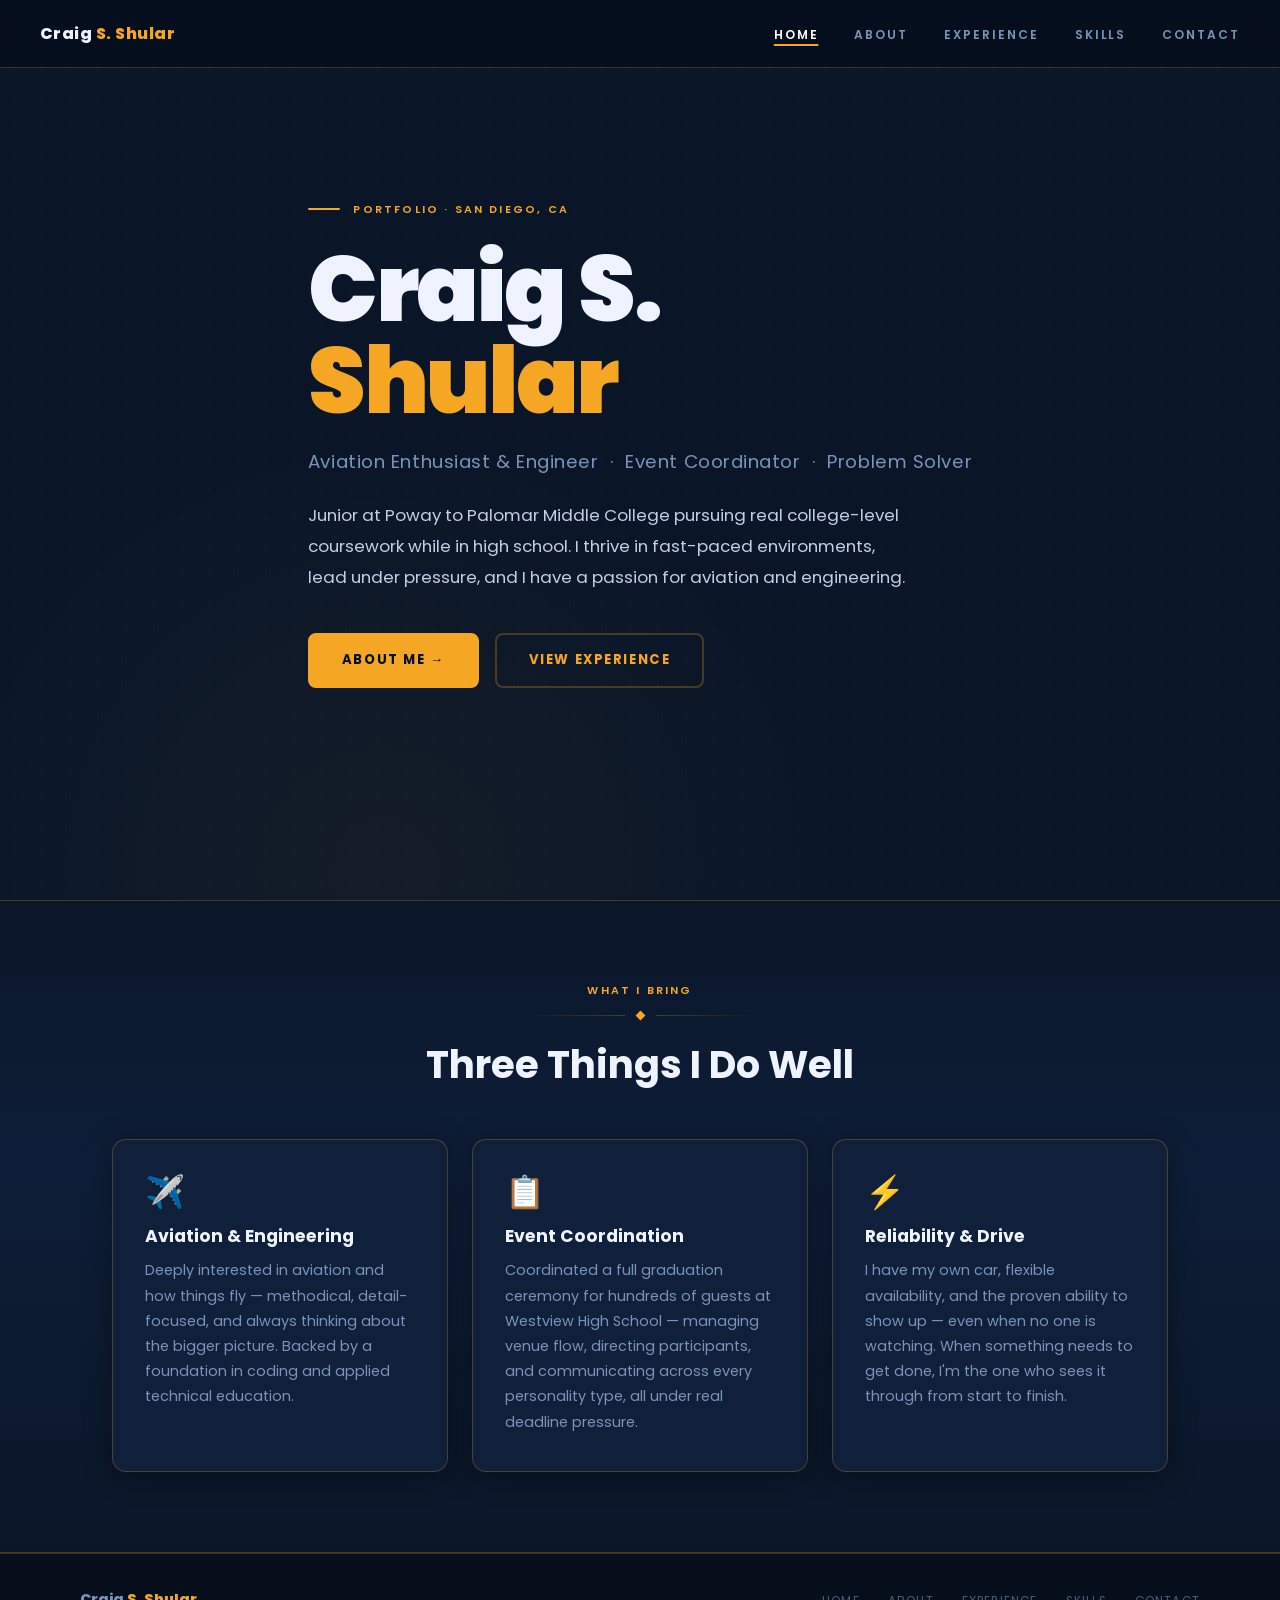
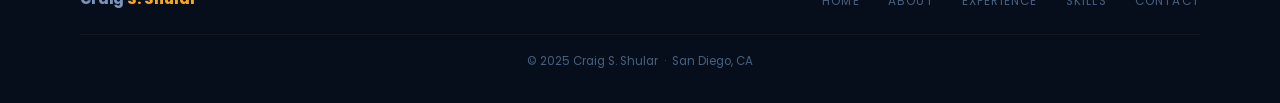
==== index.html @ 4665baaa "Add files via upload" ====
<!DOCTYPE html>
<html lang="en">
<head>
  <meta charset="UTF-8">
  <meta name="viewport" content="width=device-width, initial-scale=1.0">
  <meta name="description" content="Craig S. Shular — Aviation Enthusiast, Event Coordinator, and Problem Solver. Junior at Poway to Palomar Middle College.">
  <title>Craig S. Shular — Portfolio</title>
  <link rel="preconnect" href="https://fonts.googleapis.com">
  <link rel="preconnect" href="https://fonts.gstatic.com" crossorigin>
  <link href="https://fonts.googleapis.com/css2?family=Poppins:ital,wght@0,300;0,400;0,500;0,600;0,700;0,800;0,900;1,400&display=swap" rel="stylesheet">
  <link rel="stylesheet" href="style.css">
</head>
<body>

<!-- NAVIGATION -->
<nav class="navbar">
  <a href="index.html" class="nav-brand">Craig <span class="accent">S. Shular</span></a>
  <ul class="nav-links" id="nav-links">
    <li><a href="index.html" class="active">Home</a></li>
    <li><a href="about.html">About</a></li>
    <li><a href="experience.html">Experience</a></li>
    <li><a href="skills.html">Skills</a></li>
    <li><a href="contact.html">Contact</a></li>
  </ul>
  <button class="nav-toggle" id="nav-toggle" aria-label="Toggle navigation">
    <span></span><span></span><span></span>
  </button>
</nav>

<!-- HERO -->
<section class="hero">
  <div class="container">
    <div class="hero-content">

      <div class="hero-eyebrow anim">
        <span class="label">Portfolio · San Diego, CA</span>
      </div>

      <h1 class="anim d1">
        Craig S.
        <span class="gold-name">Shular</span>
      </h1>

      <p class="hero-tagline anim d2">
        Aviation Enthusiast &amp; Engineer &nbsp;·&nbsp; Event Coordinator &nbsp;·&nbsp; Problem Solver
      </p>

      <p class="hero-intro anim d3">
        Junior at Poway to Palomar Middle College pursuing real college-level coursework while in high school. I thrive in fast-paced environments, lead under pressure, and I have a passion for aviation and engineering.
      </p>

      <div class="hero-cta anim d4">
        <a href="about.html" class="btn btn-primary">About Me &rarr;</a>
        <a href="experience.html" class="btn btn-outline">View Experience</a>
      </div>

    </div>
  </div>
</section>

<!-- HIGHLIGHT CARDS -->
<section class="highlights">
  <div class="container">

    <div class="section-header">
      <span class="label">What I Bring</span>
      <div class="divider"><span class="gem"></span></div>
      <h2>Three Things I Do Well</h2>
    </div>

    <div class="highlights-grid">

      <div class="highlight-card anim d1">
        <span class="card-icon">&#9992;&#65039;</span>
        <h3>Aviation &amp; Engineering</h3>
        <p>Deeply interested in aviation and how things fly — methodical, detail-focused, and always thinking about the bigger picture. Backed by a foundation in coding and applied technical education.</p>
      </div>

      <div class="highlight-card anim d2">
        <span class="card-icon">&#128203;</span>
        <h3>Event Coordination</h3>
        <p>Coordinated a full graduation ceremony for hundreds of guests at Westview High School — managing venue flow, directing participants, and communicating across every personality type, all under real deadline pressure.</p>
      </div>

      <div class="highlight-card anim d3">
        <span class="card-icon">&#9889;</span>
        <h3>Reliability &amp; Drive</h3>
        <p>I have my own car, flexible availability, and the proven ability to show up — even when no one is watching. When something needs to get done, I'm the one who sees it through from start to finish.</p>
      </div>

    </div>
  </div>
</section>

<!-- FOOTER -->
<footer>
  <div class="footer-inner">
    <span class="footer-brand">Craig <span class="accent">S. Shular</span></span>
    <ul class="footer-nav">
      <li><a href="index.html">Home</a></li>
      <li><a href="about.html">About</a></li>
      <li><a href="experience.html">Experience</a></li>
      <li><a href="skills.html">Skills</a></li>
      <li><a href="contact.html">Contact</a></li>
    </ul>
    <p class="footer-copy">&copy; 2025 Craig S. Shular &nbsp;&middot;&nbsp; San Diego, CA</p>
  </div>
</footer>

<script>
  const toggle = document.getElementById('nav-toggle');
  const links  = document.getElementById('nav-links');
  toggle.addEventListener('click', () => links.classList.toggle('open'));
</script>

</body>
</html>
---- style.css ----
@import url('https://fonts.googleapis.com/css2?family=Poppins:ital,wght@0,300;0,400;0,500;0,600;0,700;0,800;0,900;1,400&display=swap');

/* ==========================================
   CSS VARIABLES
   ========================================== */

:root {
  --navy-deep:    #060e1c;
  --navy:         #0a1628;
  --navy-mid:     #0e1e38;
  --navy-card:    #101f3a;
  --navy-elevated:#152645;
  --gold:         #f5a623;
  --gold-bright:  #ffbe4d;
  --gold-dim:     rgba(245, 166, 35, 0.10);
  --gold-border:  rgba(245, 166, 35, 0.25);
  --white:        #ffffff;
  --text-bright:  #eef3ff;
  --text-body:    #c0d0e8;
  --text-muted:   #7a93b8;
  --text-subtle:  #47607e;
  --font:         'Poppins', -apple-system, sans-serif;
  --ease:         0.25s ease;
  --shadow:       0 4px 28px rgba(0, 0, 0, 0.40);
  --shadow-gold:  0 0 24px rgba(245, 166, 35, 0.13);
  --radius:       14px;
  --radius-sm:    8px;
}

/* ==========================================
   RESET
   ========================================== */

*, *::before, *::after { box-sizing: border-box; margin: 0; padding: 0; }

html { scroll-behavior: smooth; font-size: 16px; }

body {
  font-family: var(--font);
  background-color: var(--navy);
  background-image: radial-gradient(circle, rgba(245, 166, 35, 0.065) 1px, transparent 1px);
  background-size: 28px 28px;
  color: var(--text-body);
  line-height: 1.75;
  min-height: 100vh;
  overflow-x: hidden;
}

img { max-width: 100%; height: auto; display: block; }

a { color: var(--gold); text-decoration: none; transition: color var(--ease); }
a:hover { color: var(--gold-bright); }

/* ==========================================
   TYPOGRAPHY
   ========================================== */

h1, h2, h3, h4 {
  font-weight: 700;
  line-height: 1.15;
  color: var(--text-bright);
}

h1 { font-size: clamp(2.4rem, 6vw, 5rem); }
h2 { font-size: clamp(1.7rem, 3vw, 2.4rem); }
h3 { font-size: 1.15rem; }

p { color: var(--text-body); margin-bottom: 1rem; }
p:last-child { margin-bottom: 0; }

.label {
  font-size: 0.68rem;
  font-weight: 600;
  letter-spacing: 0.2em;
  text-transform: uppercase;
  color: var(--gold);
  display: block;
}

/* ==========================================
   LAYOUT
   ========================================== */

.container {
  max-width: 1120px;
  margin: 0 auto;
  padding: 0 2rem;
}

section { padding: 5rem 0; }

/* ==========================================
   NAVIGATION
   ========================================== */

.navbar {
  position: fixed;
  top: 0; left: 0; right: 0;
  height: 68px;
  display: flex;
  align-items: center;
  justify-content: space-between;
  padding: 0 2.5rem;
  background: rgba(6, 14, 28, 0.90);
  backdrop-filter: blur(18px);
  -webkit-backdrop-filter: blur(18px);
  border-bottom: 1px solid var(--gold-border);
  z-index: 1000;
}

.nav-brand {
  font-size: 1rem;
  font-weight: 800;
  color: var(--text-bright);
  letter-spacing: 0.03em;
  text-decoration: none;
}

.nav-brand .accent { color: var(--gold); }

.nav-links {
  display: flex;
  list-style: none;
  gap: 2.25rem;
  align-items: center;
}

.nav-links a {
  font-size: 0.76rem;
  font-weight: 600;
  letter-spacing: 0.16em;
  text-transform: uppercase;
  color: var(--text-muted);
  text-decoration: none;
  position: relative;
  padding-bottom: 3px;
  transition: color var(--ease);
}

.nav-links a::after {
  content: '';
  position: absolute;
  bottom: 0;
  left: 50%;
  transform: translateX(-50%);
  width: 0;
  height: 2px;
  background: var(--gold);
  transition: width 0.3s ease;
  border-radius: 2px;
}

.nav-links a:hover,
.nav-links a.active { color: var(--white); }

.nav-links a:hover::after,
.nav-links a.active::after { width: 100%; }

/* Hamburger */
.nav-toggle {
  display: none;
  flex-direction: column;
  gap: 5px;
  background: none;
  border: none;
  cursor: pointer;
  padding: 6px;
}

.nav-toggle span {
  display: block;
  width: 24px;
  height: 2px;
  background: var(--text-bright);
  border-radius: 2px;
  transition: all 0.3s ease;
}

/* ==========================================
   SECTION DIVIDER
   ========================================== */

.divider {
  display: flex;
  align-items: center;
  justify-content: center;
  gap: 0.75rem;
  margin: 0.75rem 0 1.5rem;
}

.divider::before,
.divider::after {
  content: '';
  flex: 1;
  max-width: 100px;
  height: 1px;
  background: linear-gradient(to right, transparent, var(--gold-border));
}

.divider::after {
  background: linear-gradient(to left, transparent, var(--gold-border));
}

.divider .gem {
  width: 7px;
  height: 7px;
  background: var(--gold);
  transform: rotate(45deg);
  flex-shrink: 0;
}

.section-header {
  text-align: center;
  margin-bottom: 3.25rem;
}

/* Gold accent bar for page heroes */
.accent-bar {
  width: 44px;
  height: 3px;
  background: var(--gold);
  border-radius: 3px;
  margin: 0.75rem 0 1.5rem;
}

/* ==========================================
   BUTTONS
   ========================================== */

.btn {
  display: inline-flex;
  align-items: center;
  gap: 0.5rem;
  padding: 0.875rem 2rem;
  font-family: var(--font);
  font-size: 0.82rem;
  font-weight: 700;
  letter-spacing: 0.12em;
  text-transform: uppercase;
  border-radius: var(--radius-sm);
  cursor: pointer;
  transition: all 0.3s ease;
  text-decoration: none;
  border: 2px solid transparent;
}

.btn-primary {
  background: var(--gold);
  color: var(--navy-deep);
  border-color: var(--gold);
}

.btn-primary:hover {
  background: var(--gold-bright);
  border-color: var(--gold-bright);
  color: var(--navy-deep);
  transform: translateY(-2px);
  box-shadow: var(--shadow-gold);
}

.btn-outline {
  background: transparent;
  color: var(--gold);
  border-color: var(--gold-border);
}

.btn-outline:hover {
  background: var(--gold-dim);
  border-color: var(--gold);
  color: var(--gold-bright);
  transform: translateY(-2px);
}

/* ==========================================
   CARDS (shared)
   ========================================== */

.card {
  background: var(--navy-card);
  border: 1px solid var(--gold-border);
  border-radius: var(--radius);
  padding: 2rem;
  box-shadow: var(--shadow);
  transition: all 0.3s ease;
}

.card:hover {
  border-color: rgba(245, 166, 35, 0.48);
  box-shadow: var(--shadow), var(--shadow-gold);
}

/* ==========================================
   HERO — HOME PAGE
   ========================================== */

.hero {
  min-height: 100vh;
  display: flex;
  align-items: center;
  padding-top: 68px;
  position: relative;
  overflow: hidden;
}

/* Radial spotlight */
.hero::after {
  content: '';
  position: absolute;
  top: 40%;
  left: -10%;
  width: 80vmax;
  height: 80vmax;
  background: radial-gradient(circle, rgba(245, 166, 35, 0.045) 0%, transparent 60%);
  pointer-events: none;
  z-index: 0;
}

.hero-content {
  max-width: 840px;
  position: relative;
  z-index: 1;
}

.hero-eyebrow {
  display: flex;
  align-items: center;
  gap: 0.85rem;
  margin-bottom: 1.5rem;
}

.hero-eyebrow::before {
  content: '';
  display: block;
  width: 32px;
  height: 2px;
  background: var(--gold);
  border-radius: 2px;
}

.hero h1 {
  font-size: clamp(3rem, 7.5vw, 5.75rem);
  font-weight: 900;
  letter-spacing: -0.025em;
  line-height: 1.0;
  margin-bottom: 1.25rem;
}

.hero h1 .gold-name {
  color: var(--gold);
  display: block;
}

.hero-tagline {
  font-size: clamp(0.95rem, 2vw, 1.15rem);
  font-weight: 400;
  color: var(--text-muted);
  margin-bottom: 1.5rem;
  letter-spacing: 0.03em;
  line-height: 1.6;
}

.hero-intro {
  font-size: 1.05rem;
  color: var(--text-body);
  max-width: 600px;
  margin-bottom: 2.5rem;
  line-height: 1.85;
}

.hero-cta {
  display: flex;
  gap: 1rem;
  flex-wrap: wrap;
}

/* ==========================================
   HOME: HIGHLIGHT CARDS
   ========================================== */

.highlights {
  padding: 5rem 0;
  background: linear-gradient(180deg, var(--navy) 0%, var(--navy-mid) 40%, var(--navy) 100%);
  border-top: 1px solid var(--gold-border);
  border-bottom: 1px solid var(--gold-border);
}

.highlights-grid {
  display: grid;
  grid-template-columns: repeat(3, 1fr);
  gap: 1.5rem;
}

.highlight-card {
  background: var(--navy-card);
  border: 1px solid var(--gold-border);
  border-radius: var(--radius);
  padding: 2.25rem 2rem;
  transition: all 0.35s ease;
  box-shadow: var(--shadow);
  position: relative;
  overflow: hidden;
}

.highlight-card::after {
  content: '';
  position: absolute;
  top: 0; left: 0; right: 0;
  height: 3px;
  background: linear-gradient(90deg, transparent, var(--gold), transparent);
  opacity: 0;
  transition: opacity 0.35s ease;
}

.highlight-card:hover {
  transform: translateY(-6px);
  border-color: rgba(245, 166, 35, 0.45);
  box-shadow: var(--shadow), 0 10px 36px rgba(245, 166, 35, 0.10);
}

.highlight-card:hover::after { opacity: 1; }

.card-icon {
  font-size: 2rem;
  margin-bottom: 1.2rem;
  display: block;
  line-height: 1;
}

.highlight-card h3 {
  font-size: 1.08rem;
  font-weight: 700;
  color: var(--text-bright);
  margin-bottom: 0.7rem;
}

.highlight-card p {
  font-size: 0.9rem;
  color: var(--text-muted);
  line-height: 1.75;
  margin: 0;
}

/* ==========================================
   PAGE HERO (inner pages)
   ========================================== */

.page-hero {
  padding: 8rem 0 3.5rem;
  background: linear-gradient(160deg, var(--navy-mid) 0%, var(--navy) 100%);
  position: relative;
  overflow: hidden;
}

.page-hero::before {
  content: '';
  position: absolute;
  top: -40%;
  right: -20%;
  width: 60vmax;
  height: 60vmax;
  background: radial-gradient(circle, rgba(245, 166, 35, 0.04) 0%, transparent 65%);
  pointer-events: none;
}

.page-hero::after {
  content: '';
  position: absolute;
  bottom: 0; left: 0; right: 0;
  height: 1px;
  background: linear-gradient(90deg, transparent, var(--gold-border), transparent);
}

.page-hero h1 {
  font-size: clamp(2rem, 5vw, 3.5rem);
  font-weight: 800;
  position: relative;
}

.page-hero .subtitle {
  color: var(--text-muted);
  font-size: 1rem;
  margin-top: 0.6rem;
}

/* ==========================================
   ABOUT PAGE
   ========================================== */

.about-grid {
  display: grid;
  grid-template-columns: 280px 1fr;
  gap: 3rem;
  align-items: start;
}

.about-sidebar .card {
  padding: 1.75rem;
}

.about-sidebar .card-title {
  font-size: 0.65rem;
  font-weight: 700;
  letter-spacing: 0.2em;
  text-transform: uppercase;
  color: var(--gold);
  margin-bottom: 1.4rem;
  padding-bottom: 0.75rem;
  border-bottom: 1px solid var(--gold-border);
}

.cred-item {
  padding: 0.8rem 0;
  border-bottom: 1px solid rgba(245, 166, 35, 0.08);
}

.cred-item:last-child { border-bottom: none; padding-bottom: 0; }
.cred-item:first-of-type { padding-top: 0; }

.cred-label {
  font-size: 0.65rem;
  font-weight: 600;
  letter-spacing: 0.14em;
  text-transform: uppercase;
  color: var(--text-subtle);
  margin-bottom: 0.2rem;
}

.cred-value {
  font-size: 0.9rem;
  font-weight: 500;
  color: var(--text-bright);
  line-height: 1.4;
}

.about-content h2 { margin-bottom: 1.75rem; }

.about-content p {
  font-size: 1.02rem;
  line-height: 1.88;
  margin-bottom: 1.3rem;
  color: var(--text-body);
}

/* ==========================================
   EXPERIENCE — TIMELINE
   ========================================== */

.exp-section + .exp-section {
  margin-top: 4rem;
  padding-top: 4rem;
  border-top: 1px solid rgba(245, 166, 35, 0.1);
}

.timeline {
  position: relative;
  padding-left: 2.25rem;
}

.timeline::before {
  content: '';
  position: absolute;
  left: 0;
  top: 0.75rem;
  bottom: 0.75rem;
  width: 2px;
  background: linear-gradient(180deg, var(--gold) 0%, rgba(245, 166, 35, 0.08) 100%);
  border-radius: 2px;
}

.timeline-item { position: relative; }
.timeline-item + .timeline-item { margin-top: 2rem; }

.tl-dot {
  position: absolute;
  left: -2.7rem;
  top: 1.6rem;
  width: 12px;
  height: 12px;
  background: var(--gold);
  border-radius: 50%;
  border: 2px solid var(--navy);
  box-shadow: 0 0 0 3px rgba(245, 166, 35, 0.28);
}

.tl-card {
  background: var(--navy-card);
  border: 1px solid var(--gold-border);
  border-radius: var(--radius);
  padding: 2rem 2.25rem;
  box-shadow: var(--shadow);
  transition: all 0.3s ease;
}

.tl-card:hover {
  border-color: rgba(245, 166, 35, 0.44);
  transform: translateX(4px);
  box-shadow: var(--shadow), var(--shadow-gold);
}

.tl-header {
  display: flex;
  align-items: flex-start;
  justify-content: space-between;
  gap: 1rem;
  flex-wrap: wrap;
  margin-bottom: 0.3rem;
}

.tl-role {
  font-size: 1.15rem;
  font-weight: 700;
  color: var(--text-bright);
}

.tl-badge {
  font-size: 0.67rem;
  font-weight: 700;
  letter-spacing: 0.1em;
  text-transform: uppercase;
  color: var(--navy-deep);
  background: var(--gold);
  padding: 0.22rem 0.75rem;
  border-radius: 100px;
  flex-shrink: 0;
}

.tl-badge.volunteer {
  background: transparent;
  color: var(--gold);
  border: 1px solid var(--gold-border);
}

.tl-org {
  font-size: 0.86rem;
  color: var(--gold);
  font-weight: 500;
  margin-bottom: 1.35rem;
  opacity: 0.9;
}

.tl-card ul {
  list-style: none;
  display: flex;
  flex-direction: column;
  gap: 0.8rem;
}

.tl-card ul li {
  font-size: 0.92rem;
  color: var(--text-body);
  padding-left: 1.3rem;
  position: relative;
  line-height: 1.7;
}

.tl-card ul li::before {
  content: '▸';
  position: absolute;
  left: 0;
  color: var(--gold);
  font-size: 0.7rem;
  top: 0.22rem;
}

/* ==========================================
   SKILLS PAGE
   ========================================== */

.skills-grid {
  display: grid;
  grid-template-columns: repeat(auto-fill, minmax(210px, 1fr));
  gap: 1.25rem;
}

.skill-card {
  background: var(--navy-card);
  border: 1px solid var(--gold-border);
  border-radius: var(--radius);
  padding: 1.75rem 1.6rem;
  display: flex;
  flex-direction: column;
  gap: 0.45rem;
  transition: all 0.3s ease;
  box-shadow: var(--shadow);
}

.skill-card:hover {
  transform: translateY(-5px);
  border-color: rgba(245, 166, 35, 0.5);
  box-shadow: var(--shadow), var(--shadow-gold);
  background: var(--navy-elevated);
}

.skill-icon {
  font-size: 1.4rem;
  line-height: 1;
  margin-bottom: 0.2rem;
}

.skill-name {
  font-size: 0.9rem;
  font-weight: 700;
  color: var(--text-bright);
  line-height: 1.3;
}

.skill-tag {
  font-size: 0.65rem;
  font-weight: 600;
  letter-spacing: 0.1em;
  text-transform: uppercase;
  color: var(--gold);
  opacity: 0.75;
}

/* ==========================================
   CONTACT PAGE
   ========================================== */

.contact-wrapper {
  max-width: 860px;
  margin: 0 auto;
}

.contact-grid {
  display: grid;
  grid-template-columns: repeat(auto-fill, minmax(270px, 1fr));
  gap: 1.4rem;
}

.contact-card {
  background: var(--navy-card);
  border: 1px solid var(--gold-border);
  border-radius: var(--radius);
  padding: 1.75rem;
  display: flex;
  align-items: flex-start;
  gap: 1.1rem;
  transition: all 0.3s ease;
  box-shadow: var(--shadow);
}

.contact-card:hover {
  transform: translateY(-3px);
  border-color: rgba(245, 166, 35, 0.48);
  box-shadow: var(--shadow), var(--shadow-gold);
}

.c-icon {
  width: 44px;
  height: 44px;
  background: var(--gold-dim);
  border: 1px solid var(--gold-border);
  border-radius: var(--radius-sm);
  display: flex;
  align-items: center;
  justify-content: center;
  font-size: 1.2rem;
  flex-shrink: 0;
  transition: all 0.3s ease;
}

.contact-card:hover .c-icon {
  background: rgba(245, 166, 35, 0.18);
  border-color: rgba(245, 166, 35, 0.5);
}

.c-details { flex: 1; min-width: 0; }

.c-label {
  font-size: 0.63rem;
  font-weight: 700;
  letter-spacing: 0.18em;
  text-transform: uppercase;
  color: var(--text-subtle);
  margin-bottom: 0.3rem;
}

.c-value {
  font-size: 0.93rem;
  font-weight: 500;
  color: var(--text-bright);
  word-break: break-word;
}

/* Plain text values (location, school) */
.c-value a {
  display: inline-flex;
  align-items: center;
  gap: 0.4rem;
  color: var(--text-bright);
  font-weight: 600;
  font-size: 0.88rem;
  background: rgba(245, 166, 35, 0.08);
  border: 1px solid var(--gold-border);
  border-radius: 100px;
  padding: 0.3rem 0.85rem 0.3rem 0.75rem;
  text-decoration: none;
  transition: all 0.25s ease;
  margin-top: 0.25rem;
}

.c-value a::after {
  content: '↗';
  font-size: 0.7rem;
  color: var(--gold);
  opacity: 0.7;
  transition: all 0.2s ease;
}

.c-value a:hover {
  background: rgba(245, 166, 35, 0.16);
  border-color: rgba(245, 166, 35, 0.55);
  color: var(--white);
  transform: translateX(2px);
}

.c-value a:hover::after {
  opacity: 1;
  transform: translate(2px, -2px);
}

.c-value a.c-local::after {
  content: '→';
}

.c-placeholder {
  font-size: 0.82rem;
  color: var(--text-subtle);
  font-style: italic;
}

/* ==========================================
   FOOTER
   ========================================== */

footer {
  background: var(--navy-deep);
  border-top: 1px solid var(--gold-border);
  padding: 2rem;
}

.footer-inner {
  max-width: 1120px;
  margin: 0 auto;
  display: flex;
  align-items: center;
  justify-content: space-between;
  flex-wrap: wrap;
  gap: 1rem;
}

.footer-brand {
  font-weight: 800;
  font-size: 0.9rem;
  color: var(--text-muted);
}

.footer-brand .accent { color: var(--gold); }

.footer-nav {
  display: flex;
  gap: 1.75rem;
  list-style: none;
}

.footer-nav a {
  font-size: 0.74rem;
  color: var(--text-subtle);
  text-decoration: none;
  letter-spacing: 0.1em;
  text-transform: uppercase;
  transition: color var(--ease);
}

.footer-nav a:hover { color: var(--gold); }

.footer-copy {
  font-size: 0.73rem;
  color: var(--text-subtle);
  width: 100%;
  padding-top: 1rem;
  border-top: 1px solid rgba(245, 166, 35, 0.07);
  margin-top: 0.25rem;
  text-align: center;
}

/* ==========================================
   ANIMATIONS
   ========================================== */

@keyframes fadeUp {
  from { opacity: 0; transform: translateY(22px); }
  to   { opacity: 1; transform: translateY(0); }
}

.anim { animation: fadeUp 0.65s ease both; }
.d1  { animation-delay: 0.1s; }
.d2  { animation-delay: 0.22s; }
.d3  { animation-delay: 0.34s; }
.d4  { animation-delay: 0.46s; }
.d5  { animation-delay: 0.58s; }

/* ==========================================
   RESPONSIVE
   ========================================== */

@media (max-width: 900px) {
  .highlights-grid { grid-template-columns: 1fr; }
  .about-grid { grid-template-columns: 1fr; gap: 2rem; }
}

@media (max-width: 768px) {
  .navbar { padding: 0 1.5rem; }

  .nav-links {
    display: none;
    position: absolute;
    top: 68px; left: 0; right: 0;
    flex-direction: column;
    background: rgba(6, 14, 28, 0.97);
    backdrop-filter: blur(18px);
    padding: 1.5rem 2rem;
    gap: 1.25rem;
    border-bottom: 1px solid var(--gold-border);
  }

  .nav-links.open { display: flex; }
  .nav-toggle { display: flex; }

  section { padding: 3.5rem 0; }

  .timeline { padding-left: 1.75rem; }
  .tl-dot { left: -2.15rem; }
}

@media (max-width: 540px) {
  .container { padding: 0 1.25rem; }

  .footer-inner { justify-content: center; text-align: center; }
  .footer-nav { justify-content: center; flex-wrap: wrap; gap: 1.25rem; }

  .hero-cta { flex-direction: column; align-items: flex-start; }

  .contact-grid { grid-template-columns: 1fr; }
}
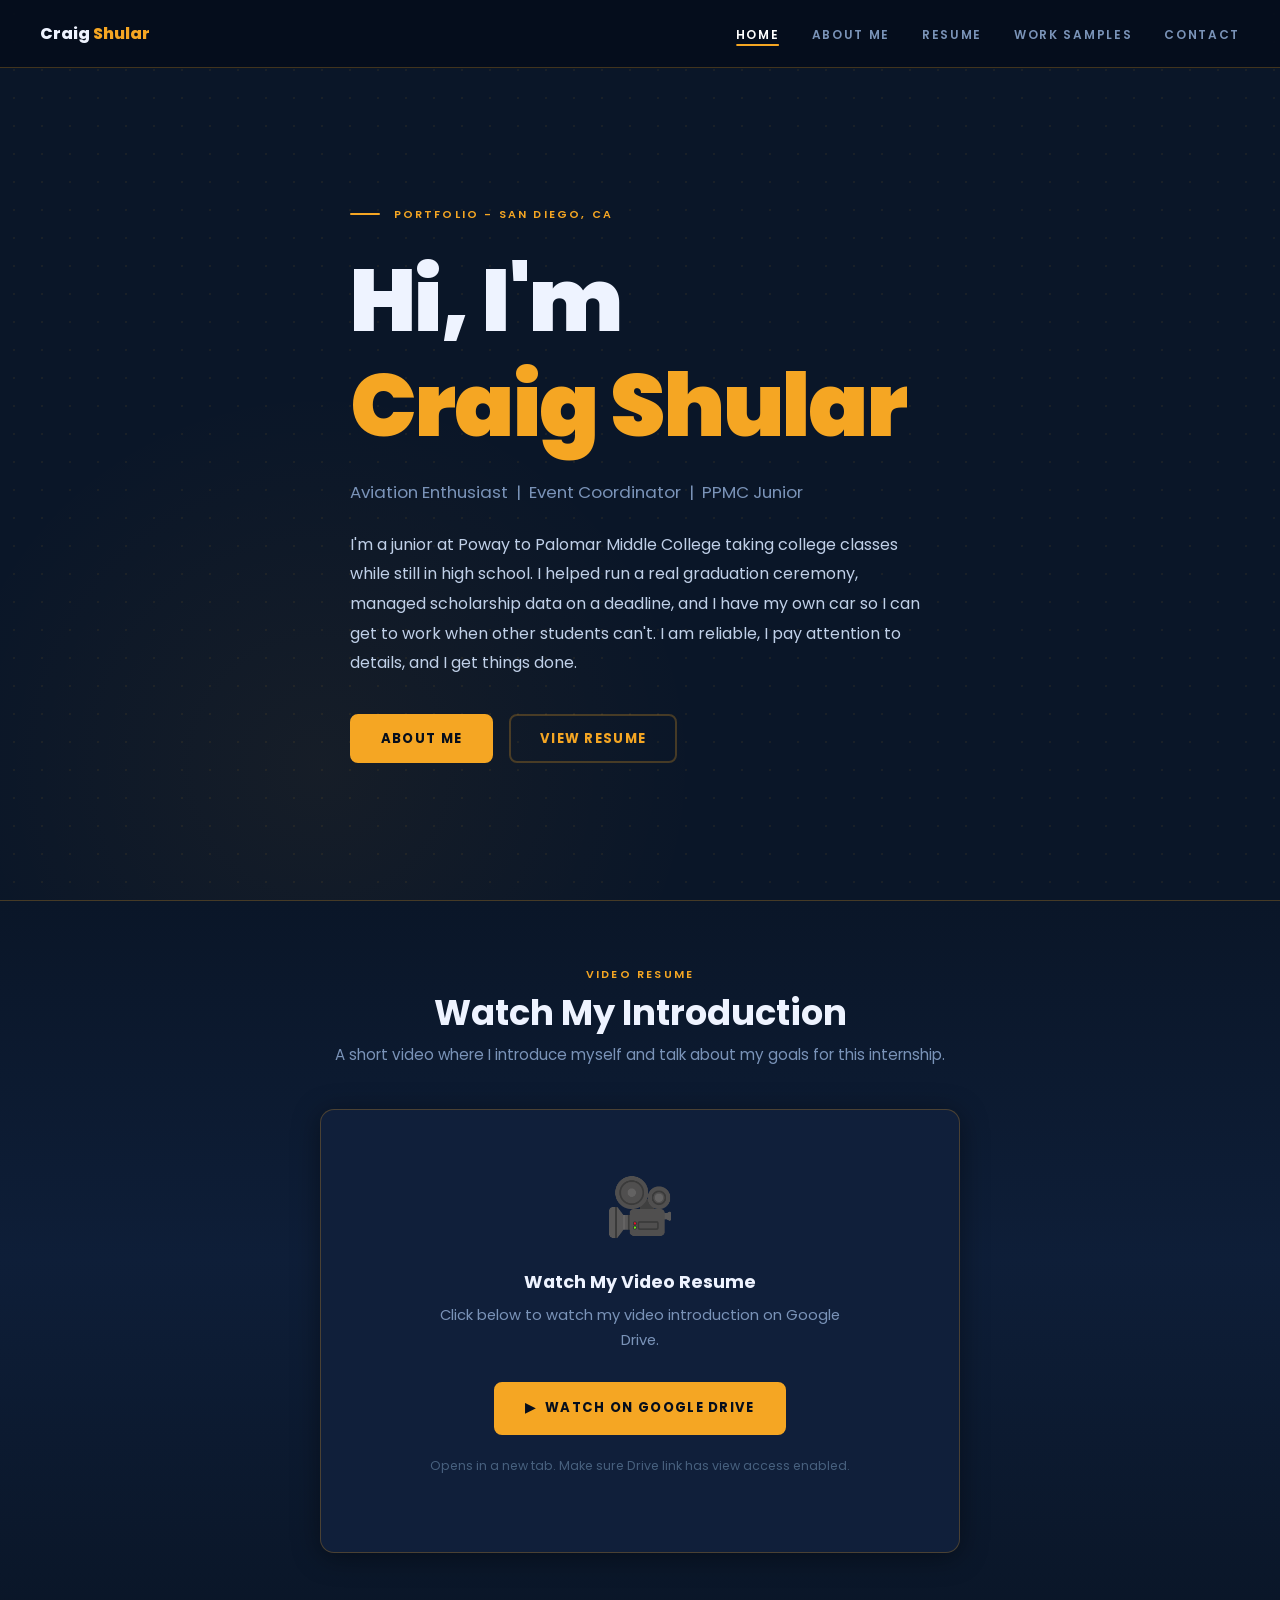
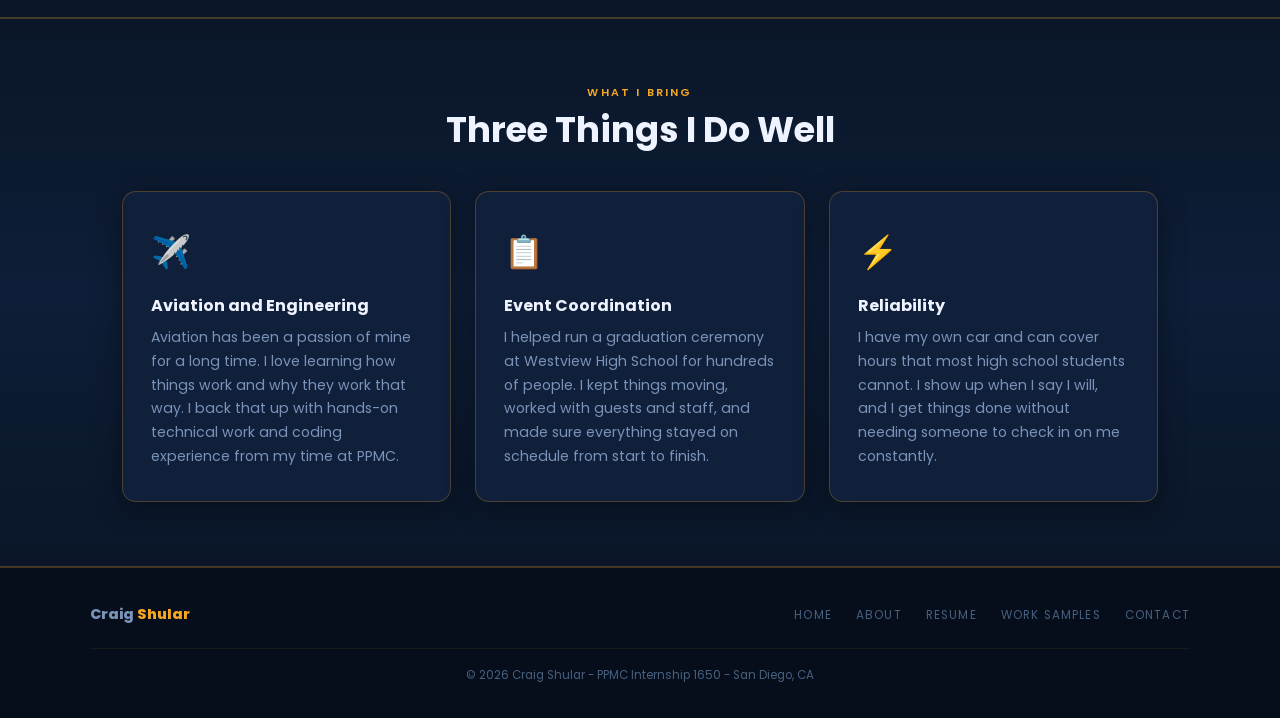
==== commit af270358: "Add files via upload" ====
--- a/index.html
+++ b/index.html
@@ -3,115 +3,1014 @@
 <head>
   <meta charset="UTF-8">
   <meta name="viewport" content="width=device-width, initial-scale=1.0">
-  <meta name="description" content="Craig S. Shular — Aviation Enthusiast, Event Coordinator, and Problem Solver. Junior at Poway to Palomar Middle College.">
-  <title>Craig S. Shular — Portfolio</title>
+  <title>Craig Shular - Professional Portfolio</title>
   <link rel="preconnect" href="https://fonts.googleapis.com">
   <link rel="preconnect" href="https://fonts.gstatic.com" crossorigin>
-  <link href="https://fonts.googleapis.com/css2?family=Poppins:ital,wght@0,300;0,400;0,500;0,600;0,700;0,800;0,900;1,400&display=swap" rel="stylesheet">
-  <link rel="stylesheet" href="style.css">
+  <link href="https://fonts.googleapis.com/css2?family=Poppins:wght@300;400;500;600;700;800&display=swap" rel="stylesheet">
+  <style>
+    :root {
+      --navy-deep: #060e1c;
+      --navy: #0a1628;
+      --navy-mid: #0e1e38;
+      --navy-card: #101f3a;
+      --navy-elevated: #152645;
+      --gold: #f5a623;
+      --gold-bright: #ffbe4d;
+      --gold-dim: rgba(245,166,35,0.10);
+      --gold-border: rgba(245,166,35,0.25);
+      --white: #ffffff;
+      --text-bright: #eef3ff;
+      --text-body: #c0d0e8;
+      --text-muted: #7a93b8;
+      --text-subtle: #47607e;
+      --font: 'Poppins', sans-serif;
+      --radius: 14px;
+      --radius-sm: 8px;
+      --shadow: 0 4px 28px rgba(0,0,0,0.40);
+      --shadow-gold: 0 0 24px rgba(245,166,35,0.13);
+    }
+
+    *, *::before, *::after { box-sizing: border-box; margin: 0; padding: 0; }
+    html { scroll-behavior: smooth; }
+
+    body {
+      font-family: var(--font);
+      background-color: var(--navy);
+      background-image: radial-gradient(circle, rgba(245,166,35,0.065) 1px, transparent 1px);
+      background-size: 28px 28px;
+      color: var(--text-body);
+      line-height: 1.75;
+      overflow-x: hidden;
+    }
+
+    img { max-width: 100%; height: auto; display: block; }
+    a { color: var(--gold); text-decoration: none; transition: color 0.25s; cursor: pointer; }
+    a:hover { color: var(--gold-bright); }
+
+    h1, h2, h3, h4 { font-weight: 700; line-height: 1.2; color: var(--text-bright); }
+    h1 { font-size: clamp(2.2rem, 6vw, 4.5rem); }
+    h2 { font-size: clamp(1.5rem, 3vw, 2.2rem); }
+    h3 { font-size: 1.1rem; }
+    p { color: var(--text-body); margin-bottom: 1rem; }
+    p:last-child { margin-bottom: 0; }
+
+    .label {
+      font-size: 0.68rem; font-weight: 600; letter-spacing: 0.2em;
+      text-transform: uppercase; color: var(--gold); display: block;
+    }
+
+    .container { max-width: 1100px; margin: 0 auto; padding: 0 2rem; }
+
+    /* NAV */
+    .navbar {
+      position: fixed; top: 0; left: 0; right: 0; height: 68px;
+      display: flex; align-items: center; justify-content: space-between;
+      padding: 0 2.5rem;
+      background: rgba(6,14,28,0.92);
+      backdrop-filter: blur(16px);
+      border-bottom: 1px solid var(--gold-border);
+      z-index: 1000;
+    }
+    .nav-brand { font-size: 1rem; font-weight: 800; color: var(--text-bright); cursor: pointer; }
+    .nav-brand .accent { color: var(--gold); }
+    .nav-links { display: flex; list-style: none; gap: 2rem; align-items: center; }
+    .nav-links a {
+      font-size: 0.75rem; font-weight: 600; letter-spacing: 0.14em;
+      text-transform: uppercase; color: var(--text-muted);
+      padding-bottom: 3px; position: relative; cursor: pointer;
+      transition: color 0.25s; user-select: none;
+    }
+    .nav-links a::after {
+      content: ''; position: absolute; bottom: 0; left: 50%;
+      transform: translateX(-50%); width: 0; height: 2px;
+      background: var(--gold); transition: width 0.3s; border-radius: 2px;
+    }
+    .nav-links a:hover, .nav-links a.active { color: var(--white); }
+    .nav-links a:hover::after, .nav-links a.active::after { width: 100%; }
+    .nav-toggle {
+      display: none; flex-direction: column; gap: 5px;
+      background: none; border: none; cursor: pointer; padding: 6px;
+    }
+    .nav-toggle span { display: block; width: 24px; height: 2px; background: var(--text-bright); border-radius: 2px; }
+
+    /* PAGES */
+    .page { display: none; padding-top: 68px; min-height: 100vh; }
+    .page.active { display: block; }
+    .section-pad { padding: 4rem 0; }
+
+    .sec-title {
+      margin-bottom: 3rem; padding-bottom: 1.5rem;
+      border-bottom: 1px solid var(--gold-border);
+    }
+    .sec-title h2 { margin-bottom: 0.4rem; }
+    .sec-title p { font-size: 0.95rem; color: var(--text-muted); margin: 0; }
+
+    /* CARD */
+    .card {
+      background: var(--navy-card); border: 1px solid var(--gold-border);
+      border-radius: var(--radius); padding: 2rem; box-shadow: var(--shadow);
+      transition: all 0.3s;
+    }
+    .card:hover { border-color: rgba(245,166,35,0.48); box-shadow: var(--shadow), var(--shadow-gold); }
+
+    /* BUTTONS */
+    .btn {
+      display: inline-flex; align-items: center; gap: 0.5rem;
+      padding: 0.8rem 1.8rem; font-family: var(--font); font-size: 0.82rem;
+      font-weight: 700; letter-spacing: 0.1em; text-transform: uppercase;
+      border-radius: var(--radius-sm); cursor: pointer; transition: all 0.3s;
+      border: 2px solid transparent; text-decoration: none;
+    }
+    .btn-primary { background: var(--gold); color: var(--navy-deep); border-color: var(--gold); }
+    .btn-primary:hover { background: var(--gold-bright); transform: translateY(-2px); box-shadow: var(--shadow-gold); color: var(--navy-deep); }
+    .btn-outline { background: transparent; color: var(--gold); border-color: var(--gold-border); }
+    .btn-outline:hover { background: var(--gold-dim); border-color: var(--gold); transform: translateY(-2px); color: var(--gold-bright); }
+
+    /* HOME */
+    .hero {
+      min-height: calc(100vh - 68px); display: flex; align-items: center;
+      position: relative; overflow: hidden; padding: 4rem 0;
+    }
+    .hero::before {
+      content: ''; position: absolute; top: 30%; left: -10%;
+      width: 70vmax; height: 70vmax;
+      background: radial-gradient(circle, rgba(245,166,35,0.05) 0%, transparent 60%);
+      pointer-events: none;
+    }
+    .hero-content { max-width: 780px; position: relative; z-index: 1; }
+    .hero-eyebrow { display: flex; align-items: center; gap: 0.85rem; margin-bottom: 1.5rem; }
+    .hero-eyebrow::before {
+      content: ''; display: block; width: 30px; height: 2px;
+      background: var(--gold); border-radius: 2px;
+    }
+    .hero h1 { font-size: clamp(2.8rem, 7vw, 5.5rem); font-weight: 900; letter-spacing: -0.02em; margin-bottom: 1.2rem; }
+    .hero h1 .gold { color: var(--gold); display: block; }
+    .hero-sub { font-size: 1.05rem; color: var(--text-muted); margin-bottom: 1.4rem; }
+    .hero-intro { font-size: 1rem; color: var(--text-body); max-width: 580px; margin-bottom: 2.25rem; line-height: 1.85; }
+    .hero-btns { display: flex; gap: 1rem; flex-wrap: wrap; }
+
+    .highlights-strip {
+      padding: 4rem 0;
+      background: linear-gradient(180deg, var(--navy) 0%, var(--navy-mid) 50%, var(--navy) 100%);
+      border-top: 1px solid var(--gold-border);
+      border-bottom: 1px solid var(--gold-border);
+    }
+    .strip-grid { display: grid; grid-template-columns: repeat(3, 1fr); gap: 1.5rem; }
+    .strip-card {
+      background: var(--navy-card); border: 1px solid var(--gold-border);
+      border-radius: var(--radius); padding: 2rem 1.75rem;
+      transition: all 0.35s; box-shadow: var(--shadow); position: relative; overflow: hidden;
+    }
+    .strip-card::after {
+      content: ''; position: absolute; top: 0; left: 0; right: 0; height: 3px;
+      background: linear-gradient(90deg, transparent, var(--gold), transparent);
+      opacity: 0; transition: opacity 0.35s;
+    }
+    .strip-card:hover { transform: translateY(-5px); border-color: rgba(245,166,35,0.45); box-shadow: var(--shadow), 0 10px 36px rgba(245,166,35,0.10); }
+    .strip-card:hover::after { opacity: 1; }
+    .strip-icon { font-size: 2rem; margin-bottom: 1rem; display: block; }
+    .strip-card h3 { font-size: 1rem; font-weight: 700; margin-bottom: 0.65rem; }
+    .strip-card p { font-size: 0.88rem; color: var(--text-muted); line-height: 1.7; margin: 0; }
+
+    /* VIDEO SECTION */
+    .video-section {
+      padding: 4rem 0;
+      background: linear-gradient(180deg, var(--navy) 0%, var(--navy-mid) 50%, var(--navy) 100%);
+      border-top: 1px solid var(--gold-border); border-bottom: 1px solid var(--gold-border);
+    }
+    .video-heading { text-align: center; margin-bottom: 2.5rem; }
+    .video-heading h2 { margin-bottom: 0.5rem; }
+    .video-heading p { color: var(--text-muted); font-size: 0.95rem; }
+    .video-card {
+      max-width: 640px; margin: 0 auto;
+      background: var(--navy-card); border: 1px solid var(--gold-border);
+      border-radius: var(--radius); padding: 3rem 2rem;
+      text-align: center; box-shadow: var(--shadow);
+    }
+    .video-card .vid-icon { font-size: 3.5rem; margin-bottom: 1rem; }
+    .video-card h3 { color: var(--text-bright); margin-bottom: 0.6rem; }
+    .video-card p { color: var(--text-muted); font-size: 0.92rem; margin-bottom: 1.75rem; max-width: 420px; margin-left: auto; margin-right: auto; }
+
+    /* ABOUT */
+    .about-layout { display: grid; grid-template-columns: 270px 1fr; gap: 3rem; align-items: start; }
+    .about-photo-card {
+      background: var(--navy-card); border: 1px solid var(--gold-border);
+      border-radius: var(--radius); overflow: hidden; box-shadow: var(--shadow);
+    }
+    .about-photo-card img { width: 100%; object-fit: cover; }
+    .photo-caption {
+      padding: 0.9rem 1.1rem; border-top: 1px solid var(--gold-border);
+      font-size: 0.8rem; color: var(--text-muted); text-align: center;
+    }
+    .quick-profile {
+      background: var(--navy-card); border: 1px solid var(--gold-border);
+      border-radius: var(--radius); padding: 1.75rem; box-shadow: var(--shadow); margin-top: 1.5rem;
+    }
+    .profile-title {
+      font-size: 0.65rem; font-weight: 700; letter-spacing: 0.2em;
+      text-transform: uppercase; color: var(--gold); margin-bottom: 1.25rem;
+      padding-bottom: 0.75rem; border-bottom: 1px solid var(--gold-border);
+    }
+    .cred-row { padding: 0.75rem 0; border-bottom: 1px solid rgba(245,166,35,0.08); }
+    .cred-row:last-child { border-bottom: none; padding-bottom: 0; }
+    .cred-label {
+      font-size: 0.63rem; font-weight: 600; letter-spacing: 0.12em;
+      text-transform: uppercase; color: var(--text-subtle); margin-bottom: 0.2rem;
+    }
+    .cred-val { font-size: 0.88rem; font-weight: 500; color: var(--text-bright); }
+
+    .about-text h2 { margin-bottom: 1.5rem; }
+    .about-text p { font-size: 1rem; line-height: 1.9; margin-bottom: 1.2rem; }
+
+    .sop-box {
+      background: var(--navy-card); border-left: 3px solid var(--gold);
+      border-radius: 0 var(--radius) var(--radius) 0;
+      padding: 1.75rem 2rem; margin-bottom: 2.5rem; box-shadow: var(--shadow);
+    }
+    .sop-label {
+      font-size: 0.65rem; font-weight: 700; letter-spacing: 0.18em;
+      text-transform: uppercase; color: var(--gold); margin-bottom: 0.75rem; display: block;
+    }
+    .sop-box p { font-size: 1rem; line-height: 1.85; color: var(--text-body); margin: 0; font-style: italic; }
+
+    /* RESUME */
+    .resume-layout { display: grid; grid-template-columns: 1fr 320px; gap: 3rem; align-items: start; }
+    .resume-section { margin-bottom: 3rem; }
+    .res-heading {
+      display: flex; align-items: center; gap: 0.75rem;
+      margin-bottom: 1.75rem; padding-bottom: 0.75rem; border-bottom: 1px solid var(--gold-border);
+    }
+    .res-heading h3 { font-size: 1rem; font-weight: 700; color: var(--gold); text-transform: uppercase; letter-spacing: 0.1em; }
+    .res-heading-icon { font-size: 1.1rem; }
+    .timeline { position: relative; padding-left: 2rem; }
+    .timeline::before {
+      content: ''; position: absolute; left: 0; top: 0.5rem; bottom: 0.5rem;
+      width: 2px; background: linear-gradient(180deg, var(--gold) 0%, rgba(245,166,35,0.1) 100%);
+    }
+    .tl-item { position: relative; margin-bottom: 1.75rem; }
+    .tl-dot {
+      position: absolute; left: -2.55rem; top: 1.4rem;
+      width: 10px; height: 10px; background: var(--gold);
+      border-radius: 50%; border: 2px solid var(--navy);
+      box-shadow: 0 0 0 3px rgba(245,166,35,0.28);
+    }
+    .tl-card {
+      background: var(--navy-card); border: 1px solid var(--gold-border);
+      border-radius: var(--radius); padding: 1.75rem 2rem; box-shadow: var(--shadow); transition: all 0.3s;
+    }
+    .tl-card:hover { border-color: rgba(245,166,35,0.44); transform: translateX(3px); box-shadow: var(--shadow), var(--shadow-gold); }
+    .tl-top { display: flex; justify-content: space-between; align-items: flex-start; gap: 1rem; flex-wrap: wrap; margin-bottom: 0.3rem; }
+    .tl-role { font-size: 1.05rem; font-weight: 700; color: var(--text-bright); }
+    .tl-badge {
+      font-size: 0.65rem; font-weight: 700; letter-spacing: 0.08em;
+      text-transform: uppercase; color: var(--navy-deep);
+      background: var(--gold); padding: 0.2rem 0.7rem; border-radius: 100px; flex-shrink: 0;
+    }
+    .tl-badge.outline { background: transparent; color: var(--gold); border: 1px solid var(--gold-border); }
+    .tl-org { font-size: 0.85rem; color: var(--gold); margin-bottom: 1.1rem; opacity: 0.9; }
+    .tl-list { list-style: none; display: flex; flex-direction: column; gap: 0.65rem; }
+    .tl-list li { font-size: 0.9rem; color: var(--text-body); padding-left: 1.2rem; position: relative; line-height: 1.65; }
+    .tl-list li::before { content: "\25B8"; position: absolute; left: 0; color: var(--gold); font-size: 0.65rem; top: 0.2rem; }
+    .skill-group { margin-bottom: 2rem; }
+    .skill-group-title {
+      font-size: 0.65rem; font-weight: 700; letter-spacing: 0.18em; text-transform: uppercase;
+      color: var(--gold); margin-bottom: 1rem; padding-bottom: 0.5rem; border-bottom: 1px solid var(--gold-border);
+    }
+    .skill-item { margin-bottom: 1rem; }
+    .skill-name-row { display: flex; justify-content: space-between; margin-bottom: 0.4rem; }
+    .skill-name-txt { font-size: 0.85rem; color: var(--text-bright); font-weight: 500; }
+    .skill-level { font-size: 0.72rem; color: var(--text-muted); }
+    .skill-bar { height: 5px; background: rgba(255,255,255,0.07); border-radius: 3px; overflow: hidden; }
+    .skill-fill { height: 100%; background: linear-gradient(90deg, var(--gold), var(--gold-bright)); border-radius: 3px; }
+    .cert-card {
+      background: var(--navy-card); border: 1px solid var(--gold-border);
+      border-radius: var(--radius-sm); padding: 0.9rem 1.1rem;
+      display: flex; align-items: center; gap: 0.75rem;
+      transition: all 0.3s; margin-bottom: 0.75rem;
+    }
+    .cert-card:hover { border-color: rgba(245,166,35,0.45); transform: translateX(3px); }
+    .cert-icon { font-size: 1.2rem; flex-shrink: 0; }
+    .cert-name { font-size: 0.85rem; font-weight: 600; color: var(--text-bright); }
+    .cert-sub { font-size: 0.75rem; color: var(--text-muted); }
+    .edu-card {
+      background: var(--navy-card); border: 1px solid var(--gold-border);
+      border-radius: var(--radius); padding: 1.5rem 1.75rem; box-shadow: var(--shadow); transition: all 0.3s; margin-bottom: 1rem;
+    }
+    .edu-card:hover { border-color: rgba(245,166,35,0.44); box-shadow: var(--shadow), var(--shadow-gold); }
+    .edu-top { display: flex; justify-content: space-between; align-items: flex-start; flex-wrap: wrap; gap: 0.5rem; margin-bottom: 0.3rem; }
+    .edu-school { font-size: 1rem; font-weight: 700; color: var(--text-bright); }
+    .edu-year { font-size: 0.75rem; color: var(--text-muted); font-weight: 500; }
+    .edu-details { font-size: 0.88rem; color: var(--text-muted); line-height: 1.6; }
+    .resume-download {
+      background: var(--navy-card); border: 1px solid var(--gold-border);
+      border-radius: var(--radius); padding: 1.75rem; text-align: center; box-shadow: var(--shadow); margin-bottom: 2rem;
+    }
+    .resume-download p { font-size: 0.85rem; color: var(--text-muted); margin-top: 0.75rem; margin-bottom: 0; }
+
+    /* WORK SAMPLES */
+    .work-intro { margin-bottom: 2.5rem; }
+    .work-intro p { font-size: 1rem; color: var(--text-body); max-width: 680px; line-height: 1.85; }
+    .work-grid { display: grid; grid-template-columns: repeat(auto-fill, minmax(300px, 1fr)); gap: 1.75rem; }
+    .work-card {
+      background: var(--navy-card); border: 1px solid var(--gold-border);
+      border-radius: var(--radius); overflow: hidden; box-shadow: var(--shadow); transition: all 0.35s;
+    }
+    .work-card:hover { transform: translateY(-5px); border-color: rgba(245,166,35,0.45); box-shadow: var(--shadow), 0 12px 36px rgba(245,166,35,0.10); }
+    .work-img-placeholder {
+      width: 100%; height: 190px;
+      background: linear-gradient(135deg, var(--navy-mid), var(--navy-elevated));
+      display: flex; flex-direction: column; align-items: center; justify-content: center;
+      gap: 0.5rem; border-bottom: 1px solid var(--gold-border);
+    }
+    .work-img-placeholder span { font-size: 2.2rem; }
+    .work-img-placeholder p { font-size: 0.72rem; color: var(--text-subtle); margin: 0; letter-spacing: 0.08em; text-transform: uppercase; }
+    .work-body { padding: 1.5rem; }
+    .work-tags { display: flex; flex-wrap: wrap; gap: 0.4rem; margin-bottom: 0.85rem; }
+    .work-tag {
+      font-size: 0.65rem; font-weight: 600; letter-spacing: 0.08em;
+      text-transform: uppercase; color: var(--navy-deep);
+      background: var(--gold); padding: 0.18rem 0.6rem; border-radius: 100px;
+    }
+    .work-tag.outline { background: transparent; color: var(--gold); border: 1px solid var(--gold-border); }
+    .work-body h3 { font-size: 1rem; font-weight: 700; color: var(--text-bright); margin-bottom: 0.6rem; }
+    .work-body p { font-size: 0.88rem; color: var(--text-muted); line-height: 1.7; margin: 0; }
+
+    /* CONTACT */
+    .contact-layout { display: grid; grid-template-columns: 1fr 360px; gap: 3rem; align-items: start; }
+    .contact-form-card {
+      background: var(--navy-card); border: 1px solid var(--gold-border);
+      border-radius: var(--radius); padding: 2.25rem; box-shadow: var(--shadow);
+    }
+    .form-title { font-size: 1.2rem; font-weight: 700; color: var(--text-bright); margin-bottom: 1.75rem; }
+    .form-group { margin-bottom: 1.4rem; }
+    .form-label {
+      display: block; font-size: 0.72rem; font-weight: 600; letter-spacing: 0.12em;
+      text-transform: uppercase; color: var(--text-muted); margin-bottom: 0.5rem;
+    }
+    .form-input, .form-textarea {
+      width: 100%; background: var(--navy-mid); border: 1px solid var(--gold-border);
+      border-radius: var(--radius-sm); padding: 0.85rem 1.1rem;
+      font-family: var(--font); font-size: 0.9rem; color: var(--text-bright);
+      transition: border-color 0.25s, box-shadow 0.25s; outline: none;
+    }
+    .form-input:focus, .form-textarea:focus {
+      border-color: var(--gold); box-shadow: 0 0 0 3px rgba(245,166,35,0.12);
+    }
+    .form-textarea { resize: vertical; min-height: 130px; }
+    .form-input::placeholder, .form-textarea::placeholder { color: var(--text-subtle); }
+    .contact-info-stack { display: flex; flex-direction: column; gap: 1rem; }
+    .contact-info-card {
+      background: var(--navy-card); border: 1px solid var(--gold-border);
+      border-radius: var(--radius); padding: 1.4rem 1.5rem;
+      display: flex; align-items: center; gap: 1rem;
+      box-shadow: var(--shadow); transition: all 0.3s;
+    }
+    .contact-info-card:hover { transform: translateX(4px); border-color: rgba(245,166,35,0.45); box-shadow: var(--shadow), var(--shadow-gold); }
+    .ci-icon {
+      width: 42px; height: 42px; background: var(--gold-dim);
+      border: 1px solid var(--gold-border); border-radius: var(--radius-sm);
+      display: flex; align-items: center; justify-content: center;
+      font-size: 1.15rem; flex-shrink: 0; transition: all 0.3s;
+    }
+    .contact-info-card:hover .ci-icon { background: rgba(245,166,35,0.18); border-color: rgba(245,166,35,0.5); }
+    .ci-label {
+      font-size: 0.62rem; font-weight: 700; letter-spacing: 0.15em;
+      text-transform: uppercase; color: var(--text-subtle); margin-bottom: 0.2rem;
+    }
+    .ci-val { font-size: 0.9rem; font-weight: 500; color: var(--text-bright); }
+    .ci-val a { color: var(--text-bright); }
+    .ci-val a:hover { color: var(--gold); }
+
+    /* FOOTER */
+    footer {
+      background: var(--navy-deep); border-top: 1px solid var(--gold-border); padding: 2rem 2.5rem;
+    }
+    .footer-inner {
+      max-width: 1100px; margin: 0 auto;
+      display: flex; align-items: center; justify-content: space-between; flex-wrap: wrap; gap: 1rem;
+    }
+    .footer-brand { font-weight: 800; font-size: 0.9rem; color: var(--text-muted); cursor: pointer; }
+    .footer-brand .accent { color: var(--gold); }
+    .footer-links { display: flex; gap: 1.5rem; list-style: none; }
+    .footer-links a {
+      font-size: 0.73rem; color: var(--text-subtle); letter-spacing: 0.1em;
+      text-transform: uppercase; transition: color 0.25s; cursor: pointer;
+    }
+    .footer-links a:hover { color: var(--gold); }
+    .footer-copy {
+      font-size: 0.73rem; color: var(--text-subtle); width: 100%;
+      text-align: center; padding-top: 1rem;
+      border-top: 1px solid rgba(245,166,35,0.07); margin-top: 0.25rem;
+    }
+
+    @keyframes fadeUp { from { opacity: 0; transform: translateY(20px); } to { opacity: 1; transform: translateY(0); } }
+    .fade { animation: fadeUp 0.55s ease both; }
+    .d1 { animation-delay: 0.05s; } .d2 { animation-delay: 0.15s; }
+    .d3 { animation-delay: 0.25s; } .d4 { animation-delay: 0.35s; }
+
+    @media (max-width: 900px) {
+      .strip-grid { grid-template-columns: 1fr; }
+      .about-layout { grid-template-columns: 1fr; }
+      .resume-layout { grid-template-columns: 1fr; }
+      .contact-layout { grid-template-columns: 1fr; }
+    }
+    @media (max-width: 768px) {
+      .navbar { padding: 0 1.5rem; }
+      .nav-links {
+        display: none; position: absolute; top: 68px; left: 0; right: 0;
+        flex-direction: column; background: rgba(6,14,28,0.97);
+        backdrop-filter: blur(18px); padding: 1.5rem 2rem; gap: 1.25rem;
+        border-bottom: 1px solid var(--gold-border);
+      }
+      .nav-links.open { display: flex; }
+      .nav-toggle { display: flex; }
+      .work-grid { grid-template-columns: 1fr; }
+    }
+    @media (max-width: 540px) {
+      .container { padding: 0 1.25rem; }
+      .hero-btns { flex-direction: column; align-items: flex-start; }
+      .footer-links { justify-content: center; flex-wrap: wrap; }
+      .footer-inner { justify-content: center; text-align: center; }
+    }
+  </style>
 </head>
 <body>
 
-<!-- NAVIGATION -->
 <nav class="navbar">
-  <a href="index.html" class="nav-brand">Craig <span class="accent">S. Shular</span></a>
-  <ul class="nav-links" id="nav-links">
-    <li><a href="index.html" class="active">Home</a></li>
-    <li><a href="about.html">About</a></li>
-    <li><a href="experience.html">Experience</a></li>
-    <li><a href="skills.html">Skills</a></li>
-    <li><a href="contact.html">Contact</a></li>
+  <span class="nav-brand" onclick="showPage('home')">Craig <span class="accent">Shular</span></span>
+  <ul class="nav-links" id="navLinks">
+    <li><a onclick="showPage('home')" class="active" data-page="home">Home</a></li>
+    <li><a onclick="showPage('about')" data-page="about">About Me</a></li>
+    <li><a onclick="showPage('resume')" data-page="resume">Resume</a></li>
+    <li><a onclick="showPage('work')" data-page="work">Work Samples</a></li>
+    <li><a onclick="showPage('contact')" data-page="contact">Contact</a></li>
   </ul>
-  <button class="nav-toggle" id="nav-toggle" aria-label="Toggle navigation">
+  <button class="nav-toggle" id="navToggle" aria-label="Open menu">
     <span></span><span></span><span></span>
   </button>
 </nav>
 
-<!-- HERO -->
-<section class="hero">
-  <div class="container">
-    <div class="hero-content">
-
-      <div class="hero-eyebrow anim">
-        <span class="label">Portfolio · San Diego, CA</span>
-      </div>
-
-      <h1 class="anim d1">
-        Craig S.
-        <span class="gold-name">Shular</span>
-      </h1>
-
-      <p class="hero-tagline anim d2">
-        Aviation Enthusiast &amp; Engineer &nbsp;·&nbsp; Event Coordinator &nbsp;·&nbsp; Problem Solver
+
+<!-- ========== HOME ========== -->
+<div id="page-home" class="page active">
+
+  <section class="hero">
+    <div class="container">
+      <div class="hero-content">
+        <div class="hero-eyebrow fade d1">
+          <span class="label">Portfolio - San Diego, CA</span>
+        </div>
+        <h1 class="fade d2">
+          Hi, I'm
+          <span class="gold">Craig Shular</span>
+        </h1>
+        <p class="hero-sub fade d3">Aviation Enthusiast &nbsp;|&nbsp; Event Coordinator &nbsp;|&nbsp; PPMC Junior</p>
+        <p class="hero-intro fade d4">
+          I'm a junior at Poway to Palomar Middle College taking college classes while still in high school.
+          I helped run a real graduation ceremony, managed scholarship data on a deadline, and I have my
+          own car so I can get to work when other students can't. I am reliable, I pay attention to details,
+          and I get things done.
+        </p>
+        <div class="hero-btns fade d4">
+          <button class="btn btn-primary" onclick="showPage('about')">About Me</button>
+          <button class="btn btn-outline" onclick="showPage('resume')">View Resume</button>
+        </div>
+      </div>
+    </div>
+  </section>
+
+  <div class="video-section">
+    <div class="container">
+      <div class="video-heading">
+        <span class="label" style="text-align:center; margin-bottom:0.5rem;">Video Resume</span>
+        <h2>Watch My Introduction</h2>
+        <p>A short video where I introduce myself and talk about my goals for this internship.</p>
+      </div>
+      <div class="video-card">
+        <div class="vid-icon">&#127909;</div>
+        <h3>Watch My Video Resume</h3>
+        <p>Click below to watch my video introduction on Google Drive.</p>
+        <a href="https://drive.google.com/file/d/16LyVNgRpUppaky1XJZ9f06TpameoJKb5/view?usp=sharing" target="_blank" rel="noopener" class="btn btn-primary" style="margin: 0 auto;">
+          &#9654;&nbsp; Watch on Google Drive
+        </a>
+        <p style="font-size:0.78rem; color:var(--text-subtle); margin-top:1.25rem;">Opens in a new tab. Make sure Drive link has view access enabled.</p>
+      </div>
+    </div>
+  </div>
+
+  <div class="highlights-strip">
+    <div class="container">
+      <div style="text-align:center; margin-bottom:2.5rem;">
+        <span class="label" style="text-align:center; margin-bottom:0.4rem;">What I Bring</span>
+        <h2>Three Things I Do Well</h2>
+      </div>
+      <div class="strip-grid">
+        <div class="strip-card fade d1">
+          <span class="strip-icon">&#9992;&#65039;</span>
+          <h3>Aviation and Engineering</h3>
+          <p>Aviation has been a passion of mine for a long time. I love learning how things work and why they work that way. I back that up with hands-on technical work and coding experience from my time at PPMC.</p>
+        </div>
+        <div class="strip-card fade d2">
+          <span class="strip-icon">&#128203;</span>
+          <h3>Event Coordination</h3>
+          <p>I helped run a graduation ceremony at Westview High School for hundreds of people. I kept things moving, worked with guests and staff, and made sure everything stayed on schedule from start to finish.</p>
+        </div>
+        <div class="strip-card fade d3">
+          <span class="strip-icon">&#9889;</span>
+          <h3>Reliability</h3>
+          <p>I have my own car and can cover hours that most high school students cannot. I show up when I say I will, and I get things done without needing someone to check in on me constantly.</p>
+        </div>
+      </div>
+    </div>
+  </div>
+
+</div>
+
+
+<!-- ========== ABOUT ME ========== -->
+<div id="page-about" class="page">
+  <div class="container section-pad">
+
+    <div class="sec-title">
+      <span class="label">About Me</span>
+      <h2>A Little Bit About Me</h2>
+      <p>Junior at PPMC - San Diego, CA</p>
+    </div>
+
+    <div class="sop-box fade d1">
+      <span class="sop-label">Statement of Purpose</span>
+      <p>
+        I am Craig Shular, a junior at Poway to Palomar Middle College pursuing my internship as part of
+        the CTAE program. My goal is to gain real hands-on experience in a professional setting where I can
+        apply the skills I have been building in school and continue growing as someone who gets things done.
+        I want to use this internship to learn what it is actually like to work in a professional environment,
+        build connections with people in the field, and figure out the kind of career I want to build for
+        myself. I am interested in aviation and engineering but I am also open to learning anything that
+        helps me become more professional and capable. I take my work seriously and I am always trying to
+        improve.
       </p>
-
-      <p class="hero-intro anim d3">
-        Junior at Poway to Palomar Middle College pursuing real college-level coursework while in high school. I thrive in fast-paced environments, lead under pressure, and I have a passion for aviation and engineering.
-      </p>
-
-      <div class="hero-cta anim d4">
-        <a href="about.html" class="btn btn-primary">About Me &rarr;</a>
-        <a href="experience.html" class="btn btn-outline">View Experience</a>
-      </div>
-
-    </div>
+    </div>
+
+    <div class="about-layout">
+
+      <div>
+        <div class="about-photo-card fade d1">
+          <img src="[data-uri]